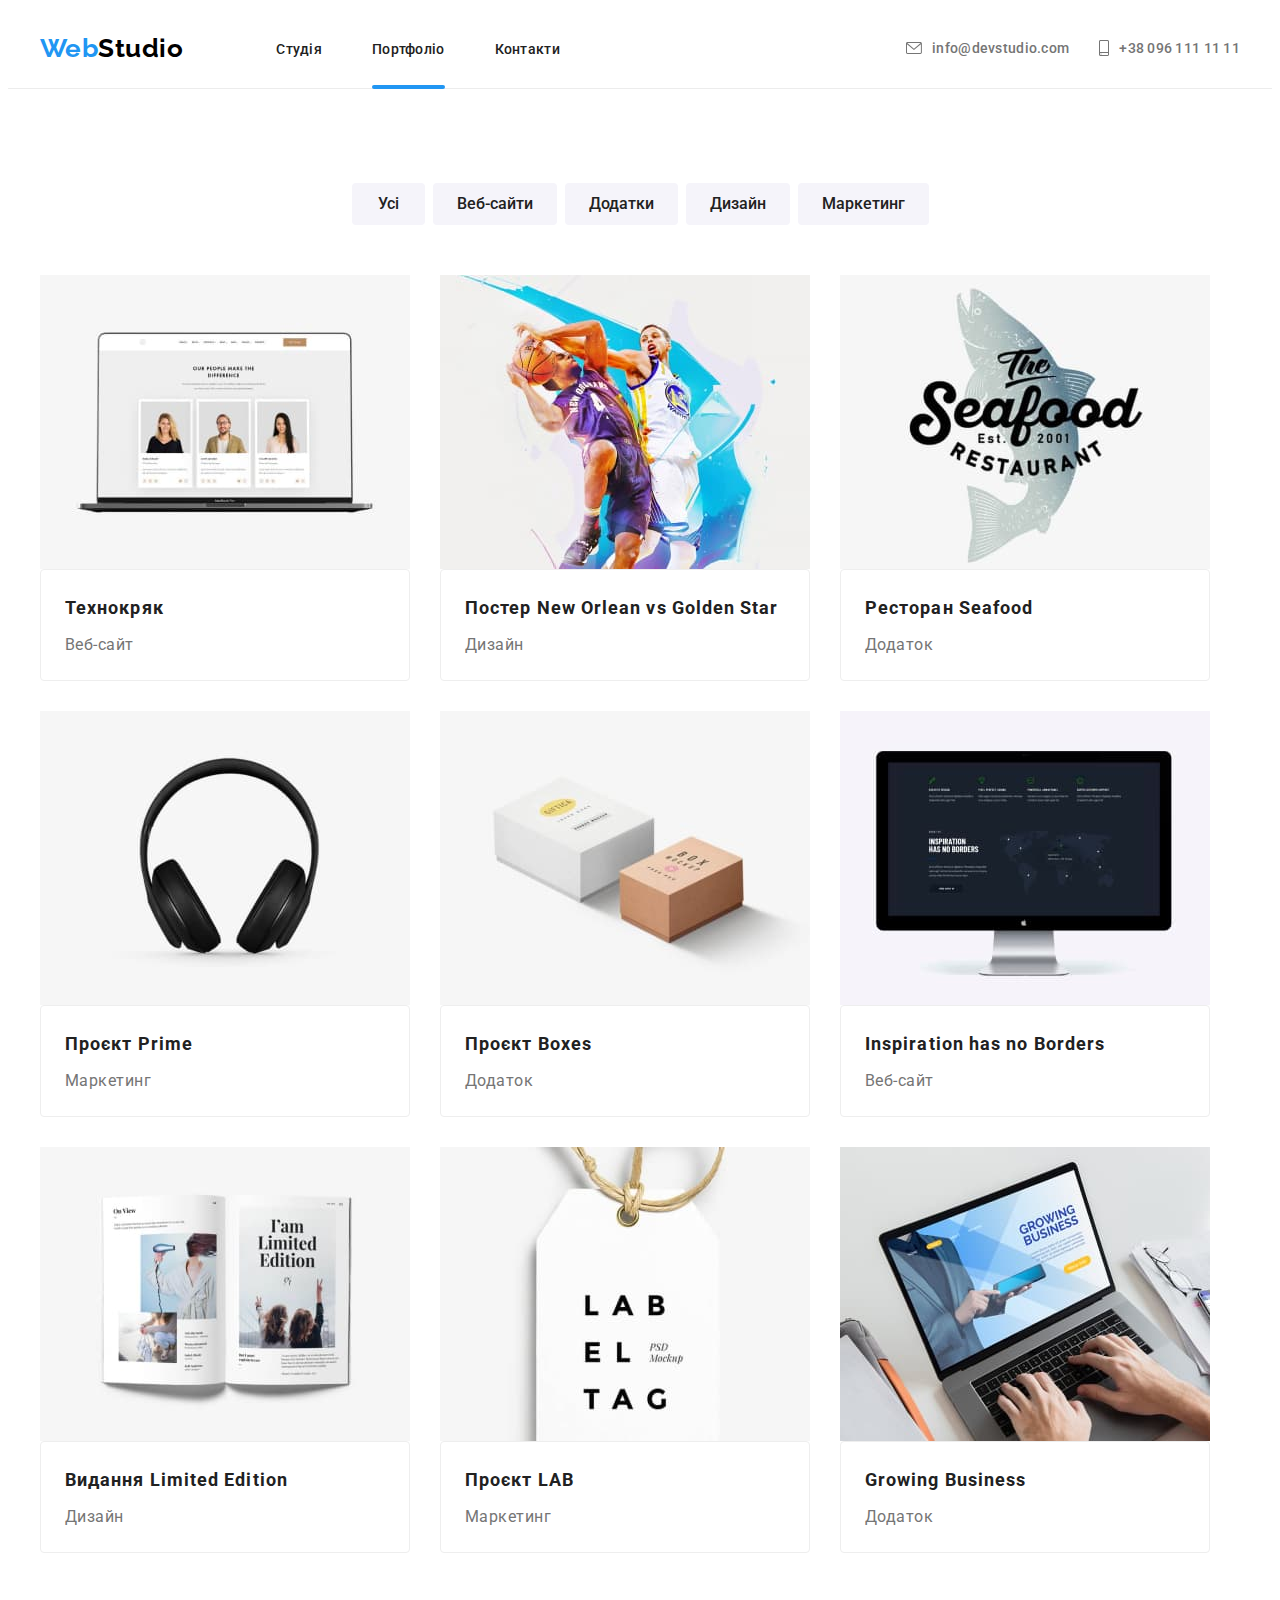
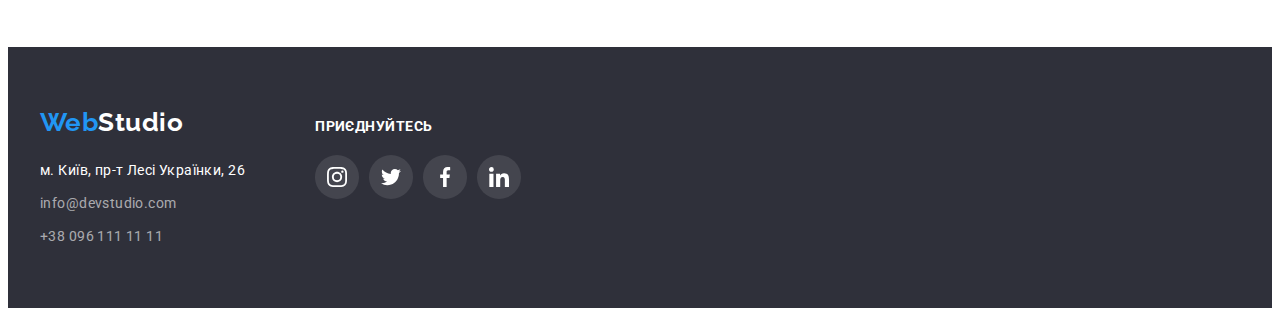
==== portfolio.html @ 9f1a5ad7 "Initial commit" ====
<!DOCTYPE html>
<html lang="en">
<head>
    <meta charset="UTF-8">
    <meta http-equiv="X-UA-Compatible" content="IE=edge">
    <meta name="viewport" content="width=device-width, initial-scale=1.0">
    <title>Document</title>
    <link rel="preconnect" href="https://fonts.googleapis.com">
<link rel="preconnect" href="https://fonts.gstatic.com" crossorigin>
<link href="https://fonts.googleapis.com/css2?family=Raleway:wght@700&family=Roboto:wght@400;500;700;900&display=swap" rel="stylesheet">
<link rel="stylesheet" href="https://cdnjs.cloudflare.com/ajax/libs/modern-normalize/1.1.0/modern-normalize.min.css" integrity="sha512-wpPYUAdjBVSE4KJnH1VR1HeZfpl1ub8YT/NKx4PuQ5NmX2tKuGu6U/JRp5y+Y8XG2tV+wKQpNHVUX03MfMFn9Q==" crossorigin="anonymous" referrerpolicy="no-referrer" />
    <link rel="stylesheet" href="./css/styles.css"/>
</head>
<body>
  <!--Navigation menu-->
  <header class="page-header">
    <div class="container main-nav">
      <nav class="site-nav">
        <a class="logo" href="./index.html" lang="en" ><span style="color:#2196F3;">Web</span>Studio</a>
          <ul class="site-nav-list">
              <li class="item"><a href="./index.html" class="link">Студія</a></li>
              <li class="item"><a href="./portfolio.html" class="link current">Портфоліо</a></li>
              <li class="item"><a href="" class="link">Контакти</a></li>
          </ul>
      </nav>
      <ul class="contacts-list">
      <li class="item"><a href="mailto:info@devstudio.com" class="link">
        <svg class="contacts-icon" width="16"
        height="12">
        <use href="./images/icons.svg#icon-envelope"></use>
        </svg>
        info@devstudio.com</a></li>
      <li class="item">
          <a href="tel:+380961111111" class="link">
            <svg class="contacts-icon" width="10"
              height="16">
              <use href="./images/icons.svg#icon-smartphone"></use>
              </svg>
            +38 096 111 11 11</a>
      </li>
      </ul>
    </div>
   
  </header>
        <!--Filters--> 
        <main>
         <section class=" section portfolio">
         <div class="container portfolio">
            <ul class="filter-list">
             <li><button type="button" class="button">Усі</button></li>
             <li><button type="button" class="button">Веб-сайти</button></li>
             <li><button type="button" class="button">Додатки</button></li>
             <li><button type="button" class="button">Дизайн</button></li>
             <li><button type="button" class="button">Маркетинг</button></li>
            </ul> 
          <!--Portfolio gallery-->
           <h1 class="visually-hidden">Навігація</h1>
             <ul class="portfolio-list">
                 <li class="project">
                  <a href="" class="list-project-link">
                 <div class="project-thumb">
                  <img src="./images/img1.jpg"
                  alt="технокряк"
                  width="370"
                  height="294"
                  />
                  <div class="thumb-info">
                    <p class="thumb-text">Ресурс пропонує комплексні пропозиції з різним рівнем функціоналу та сервісів. Все це дозволить відвідувачу отримати вичерпні відомості про компанію чи приватну особу.</p>
                  </div>
                 </div>
                  <div class="project-title">
                   <h2 class="portfolio-gallery">Технокряк</h2>
                   <p class="gallery-description">Веб-сайт</p>
                  </div>
                </a>
                 </li>
                  <li class="project">
                    <a href="" class="list-project-link">
                    <div class="project-thumb">
                      <img src="./images/img2.jpg"
                  alt="постер"
                  width="370"
                  height="294"
                  />
                  <div class="thumb-info">
                    <p class="thumb-text">Ресурс пропонує комплексні пропозиції з різним рівнем функціоналу та сервісів. Все це дозволить відвідувачу отримати вичерпні відомості про компанію чи приватну особу.</p>
                  </div>
                    </div>
                    <div class="project-title">
                     <h2 class="portfolio-gallery">Постер <span lang="en">New Orlean vs Golden Star</span></h2>
                     <p class="gallery-description">Дизайн</p>
                    
                    </div>
                  </a>
                    </li>                
                  <li class="project">
                    <a href="" class="list-project-link">
                    <div class="project-thumb">
                      <img src="./images/img3.jpg"
                  alt="ресторан"
                  width="370"
                  height="294"
                  />
                  <div class="thumb-info">
                    <p class="thumb-text">Ресурс пропонує комплексні пропозиції з різним рівнем функціоналу та сервісів. Все це дозволить відвідувачу отримати вичерпні відомості про компанію чи приватну особу.</p>
                  </div>
                    </div>
                    <div class="project-title">
                     <h2 class="portfolio-gallery">Ресторан <span lang="en">Seafood</span></h2>
                     <p class="gallery-description">Додаток</p>
                    </div>
                  </a>
                    </li> 
                  <li class="project">
                    <a href="" class="list-project-link">
                    <div class="project-thumb">
                      <img src="./images/img4.jpg"
                  alt="навушники"
                  width="370"
                  height="294"
                  />
                  <div class="thumb-info">
                    <p class="thumb-text">Ресурс пропонує комплексні пропозиції з різним рівнем функціоналу та сервісів. Все це дозволить відвідувачу отримати вичерпні відомості про компанію чи приватну особу.</p>
                  </div>
                    </div>
                    <div class="project-title">
                     <h2 class="portfolio-gallery">Проєкт <span lang="en">Prime</span></h2>
                     <p class="gallery-description">Маркетинг</p>
                    </div>
                  </a>
                    </li>
                    <li class="project">
                      <a href="" class="list-project-link">
                      <div class="project-thumb">
                        <img src="./images/img5.jpg"
                    alt="коробки"
                    width="370"
                    height="294"
                    />
                    <div class="thumb-info">
                      <p class="thumb-text">Ресурс пропонує комплексні пропозиції з різним рівнем функціоналу та сервісів. Все це дозволить відвідувачу отримати вичерпні відомості про компанію чи приватну особу.</p>
                    </div>
                      </div>
                      <div class="project-title">
                       <h2 class="portfolio-gallery">Проєкт <span lang="en">Boxes</span></h2>
                       <p class="gallery-description">Додаток</p>
                      </div>
                    </a>
                     </li>
                  
                  <li class="project">
                    <a href="" class="list-project-link">
                    <div class="project-thumb">
                      <img src="./images/img6.jpg"
                  alt="монітор"
                  width="370"
                  height="294"
                  />
                  <div class="thumb-info">
                    <p class="thumb-text">Ресурс пропонує комплексні пропозиції з різним рівнем функціоналу та сервісів. Все це дозволить відвідувачу отримати вичерпні відомості про компанію чи приватну особу.</p>
                  </div>
                    </div>
                   <div class="project-title">
                    <h2 class="portfolio-gallery">Inspiration has no Borders</h2>
                    <p class="gallery-description">Веб-сайт</p>
                    
                   </div>
                  </a>
                    </li>
                 
                    <li class="project">
                      <a href="" class="list-project-link">
                     <div class="project-thumb">
                      <img src="./images/img7.jpg"
                      alt="книга"
                      width="370"
                      height="294"
                      />
                      <div class="thumb-info">
                        <p class="thumb-text">Ресурс пропонує комплексні пропозиції з різним рівнем функціоналу та сервісів. Все це дозволить відвідувачу отримати вичерпні відомості про компанію чи приватну особу.</p>
                      </div>
                     </div> 
                      <div class="project-title">
                        <h2 class="portfolio-gallery">Видання <span lang="en">Limited Edition</span></h2>
                       <p class="gallery-description">Дизайн</p>
                      </div>
                    </a>
                      </li>
                  <li class="project">
                    <a href="" class="list-project-link">
                    <div class="project-thumb">
                      <img src="./images/img8.jpg"
                  alt="лейба"
                  width="370"
                  height="294"
                  />
                  <div class="thumb-info">
                    <p class="thumb-text">Ресурс пропонує комплексні пропозиції з різним рівнем функціоналу та сервісів. Все це дозволить відвідувачу отримати вичерпні відомості про компанію чи приватну особу.</p>
                  </div>
                    </div>
                    <div class="project-title">
                      <h2 class="portfolio-gallery">Проєкт <span lang="en">LAB</span></h2>
                     <p class="gallery-description">Маркетинг</p>
                    
                    </div>
                  </a>
                    </li>
                 
                    <li class="project">
                      <a href="" class="list-project-link">
                      <div class="project-thumb">
                        <img src="./images/img9.jpg"
                    alt="ноутбук"
                    width="370"
                    height="294"
                    />
                    <div class="thumb-info">
                      <p class="thumb-text">Ресурс пропонує комплексні пропозиції з різним рівнем функціоналу та сервісів. Все це дозволить відвідувачу отримати вичерпні відомості про компанію чи приватну особу.</p>
                    </div>
                      </div>
                    <div class="project-title">
                      <h2 class="portfolio-gallery">Growing Business</h2>
                     <p class="gallery-description">Додаток</p>
                    
                    </div>
                  </a>
                      </li>
                  
 
             </ul>
         </div>
         </section>  
        </main>
    <!--Contact Us--> 
  <footer class="footer">
    <div class="container footer">
      <div class="footer-flex">
        <div>
           <a class="logo-footer" href="./index.html" lang="en" ><span style="color:#2196F3">Web</span>Studio</a>
           <address>
              <ul class="footer-list">
               <li class="google-link"><a href="https://goo.gl/maps/GgH7UaPr1gtR8xod6"
              target="_blank"
              rel="noopener noreferrer nofollow" class="link"
              >м. Київ, пр-т Лесі Українки, 26</a>
               </li>
  
                 <li class="footer-contact"><a href="mailto:info@devstudio.com" class="link">info@devstudio.com</a>
                 </li>
                   <li class="footer-contact"><a href="tel:+380961111111" class="link">+38 096 111 11 11</a>
                   </li>
             </ul>        
           </address>
        </div>
        <div class="offer">
          <h4 class="footer-offer">приєднуйтесь</h4>
          <ul class=" footer-soclink list">
            <li class="footer-items">
              <a class="footer-link link" href="https://instagram.com"
              target="_blank"
              rel="noopener norefferrer"
              aria-label="Instagram icon">
              <svg class="footer-icon" width="20"
              height="20">
              <use href="./images/icons.svg#icon-instagram"></use>
              </svg>
            </a>
            </li>
            <li class="footer-items">
              <a class="footer-link link" href="https://twitter.com"
              target="_blank"
              rel="noopener norefferrer"
              aria-label="Twitter icon">
              <svg class="footer-icon" width="20"
              height="20">
              <use href="./images/icons.svg#icon-twitter"></use>
              </svg>
            </a>
            </li>
            <li class="footer-items">
              <a class="footer-link link" href="https://facebook.com"
              target="_blank"
              rel="noopener norefferrer"
              aria-label="Facebook icon">
              <svg class="footer-icon" width="20"
              height="20">
              <use href="./images/icons.svg#icon-facebook"></use>
              </svg>
            </a>
            </li>
            <li class="footer-items">
              <a class="footer-link link" href="https://linkedin.com"
              target="_blank"
              rel="noopener norefferrer"
              aria-label="Linkedin icon">
              <svg class="footer-icon" width="20"
              height="20">
              <use href="./images/icons.svg#icon-linkedin"></use>
              </svg>
            </a>
            </li> 

          </ul>

        </div>
      </div>
    </div> 
  </footer>
</body>
</html>
---- css/styles.css ----
/*background #F5F5F5*/
/*main color #212121*/
/*text color #757575*/
/*accent color #2196F3*/
/*hero background color #2F303A;*/
:root {
  --primary-text-color: #212121;
  --secondary-text-color:#757575;
  --contacts-text-color: #FFFFFF;
  --secondary-contacts-color: rgba(255, 255, 255, 0.6);
  --primary-background-color : #F5F5F5;
  --accent-color: #2196F3;
  --secondary-background-color:#2F303A;
  --secondary-accent-color: #000000;

  --anim-fast: 300ms ease-in-out;
  --anim-slow: 800ms ease;
}
/*Reset Start*/
h1,h2, h3, h4, h5, h6, p{
  margin: 0;
}
.link a {
  text-decoration: none;
  color: currentColor;
}
.list, ul{
  margin: 0;
  padding: 0;
  list-style: none;

}
img{
  display: block;
}
.button{
  display: inline-block;
}
.section.work , .section-credo, .section.portfolio, section.team,.section.clients {
  padding-bottom: 94px;
  
}
.section.portfolio, .section-credo, .section.team,.section.clients {
padding-top: 94px;
}

/*reset end*/

/*container*/
.container {
  margin-left: auto;
  margin-right: auto;
  max-width: 1200px;
  padding-left: 15px;
  padding-right: 15px;
 
  
}
.page-header {
  border-bottom: 1px solid #ECECEC;
}
body{
 
  color: var(--secondary-text-color);
  font-family: 'Roboto', sans-serif ;
  letter-spacing: 0.03em;
}
.container.main-nav,
.footer > .container {
padding-top: 0;
padding-bottom: 0;
}

/*logo*/
.logo{
  color: var(--secondary-accent-color);
  font-family: 'Raleway', sans-serif ;
  font-weight: 700;
  font-size: 26px;
  line-height: calc(31/26);
  text-decoration: none;
  border-radius: 4px;
  
}

/*site-nav*/
.site-nav-list{
  list-style: none;
}
.site-nav,
.contacts-list{
display: flex;
align-items: center;
list-style: none;
}

.contacts-list{
  margin-left: auto;
}
.site-nav-list .item:not(:last-child) {
  margin-right: 50px;
}
.contacts-list .item:not(:last-child) {
  margin-right: 30px;
}
.site-nav-list{
  display: flex;
  margin-left: 93px;
  
  }

.site-nav-list .link {
  color: var(--primary-text-color);
  font-weight: 500;
  font-size: 14px;
  line-height: calc(16/14);
  letter-spacing: 0.02em;
  text-decoration: none;

  padding-top: 30px;
  padding-bottom: 30px;
  position: relative;

  transition: color 250ms cubic-bezier(0.4, 0, 0.2, 1);
}
.site-nav-list .link:hover,
.site-nav-list .link:focus
{
  color: var(--accent-color);
  
}
 
.current::after {
  content: '';
  position: absolute; 
  left: 0;
  bottom: -2px;
  width: 100%;
  height: 4px;
  background-color: var(--accent-color);
  border-radius: 2px;
  display: block;
}

/*contacts */
.contacts-list .link{
  color: var(--secondary-text-color);
  font-weight: 500;
  font-size: 14px;
  line-height: calc(16/14);
  letter-spacing: 0.02em;
  text-decoration: none;
  display: block;
  padding-top: 32px;
  padding-bottom: 32px;
  display: flex;
  align-items: center;
  gap:10px ;
}
.contacts-list{
  list-style: none;
  padding:0; 
  transition: color 250ms cubic-bezier(0.4, 0, 0.2, 1);
}
.contacts-list .link:hover,
.contacts-list .link:focus 
{
  color: var(--accent-color) ;
  
}
.contacts-icon{
  fill: currentColor;
}

.main-nav {
  display: flex;
  justify-content: space-between;
  align-items: center;
}
/*hero*/

.hero{
  background-color: var(--secondary-background-color);
  text-align: center;
  padding-bottom: 200px;
  padding-top: 200px;
  max-width: 1600px;
  margin: 0 auto;
  background-image: linear-gradient(0deg, rgba(0, 0, 0, 0.2), rgba(0, 0, 0, 0.2), rgba(47, 48, 58, 0.4)),
  url(../images/header.img.jpg);
  background-repeat: no-repeat;
  background-position: center;
  background-size: cover;
   
 }


.hero-title {
  color: var(--contacts-text-color);
  font-weight: 900;
  font-size: 44px;
  line-height: calc(60/44);
  letter-spacing: 0.06em;
  text-transform: uppercase;
  margin-bottom: 30px; 

}
.order-button{
  background-color: var(--accent-color);
  color: var(--contacts-text-color);
  font-family: inherit;
  font-weight: 700;
  font-size: 16px;
  line-height: calc(30/16);
  cursor: pointer;
  letter-spacing: 0.06em;
  border-radius: 4px;
  padding: 10px 32px; 
  box-shadow: 0px 4px 4px rgba(0,0,0,0.15);
  transition: background-color 250ms cubic-bezier(0.4, 0, 0.2, 1);
}
.order-button:hover, 
.order-button:focus {
  color:var(--contacts-text-color) ;
  background-color: #188CE8;
  
}
.order-button:active{
  color: #188CE8;
  
}
.backdrop{
  position: fixed;
  top: 0;
  left: 0;
  z-index: 100;
  width: 100%;
  height: 100%;
  background-color: rgba(0, 0, 0, 0.2);
  }
 .modal{ 
  position: absolute;
  top: 50%;
  left: 50%;
  transform: translate(-50%, -50%);
  display: flex;
  justify-content: flex-end;
  align-items: flex-start;
  min-height: 581px;
  min-width: 528px;
  background-color: var(--contacts-text-color);

  animation:animate 1500ms 2 500ms;

}

@keyframes animate {
  0% {
    transform: scale(1);
  }

  50% {
    transform: scale(0.75);
  }

  100% {
    transform: scale(1);
  }
}

  .backdrop.is-hidden{
    opacity: 0;
    pointer-events: none;
    visibility: hidden;  
  }
  .close{
    min-width: 30px;
    min-height: 30px;
    padding: 0;
    border: none;
    margin-top: 8px;
    margin-right: 8px;
    background-color: transparent; 
    background-image: url(../images/close.svg); 
    cursor: pointer; 

  }
/*Company Credo Section*/
.features-list{
  list-style: none;
  display: flex;
  margin: 0;
  padding: 0;
}

.features-title{
  
color: var(--primary-text-color);
font-size: 14px;
line-height: calc(16/14);
margin-bottom: 10px;

}
.features-description{
  color: var(--secondary-text-color);
  font-size: 14px;
  line-height: calc(24/14);

}
.features-card:not(:last-child) {
  margin-right: 30px;
}
.icon-card{
    display: block;
    content: '';
    width: 270px;
    height: 120px;
    margin-bottom: 30px;
    background-size: contain;
    background-color: #F5F4FA;
    border-radius: 4px;
    display: flex;
    justify-content: center;
    align-items: center;
   
}



/*Work Section*/
.section-work{

padding-top: 0;
}
.work-list{
  list-style: none;
  display: flex;
  justify-content:space-evenly;
  padding:0;
  margin: 0;
  
}

.section-work{
  color: var(--primary-text-color); 
  font-size: 36px;
  line-height: calc(42/36);
  text-align: center;
  margin-bottom: 50px;
}
.img-list:not(:last-child) {
  margin-right: 30px;
}
.img-list{
  padding-bottom: 0;
  
}


  .work-thumb{
    position: relative;
  }
  .work-thumb::before{
    display: inline-block;
    position:absolute;
    content: '';
    width:370px ;
    height: 70px;
    background-color:  rgba(47, 48, 58, 0.8);
    bottom: 0;
    right: 0;
  }

.work-text{
 
  position: absolute;
  bottom: 0;
  left: 0;
  right: 0;
  margin: 0;
  padding-top: 27px;
  padding-bottom: 27px;
  font-weight: 700;
  font-size: 14px;
  line-height: calc(16/14);
  text-align: center;
  letter-spacing: 0.03em;
  text-transform: uppercase;

  color:var(--contacts-text-color);
}

/*Team Section*/

.section-galery{
  color: var(--primary-text-color);
  font-size: 36px;
  line-height: calc(42/36);
  text-align: center;
  margin-bottom: 50px;
  
}

.section.team{
  background-color: #F5F4FA;
 
}
.team-list{
  list-style: none;
  display: flex;
  text-align: center;
  padding-left: 0;
  margin: 0;
}
.team-card:not(:last-child) {

  margin-right: 30px;
}
.team-card{
  box-shadow: 0 4px 4px rgba(0, 0, 0, 0.25);
  border-radius: 4px;
  border: none;
  background-color: var(--contacts-text-color);
}
.team-subtitle{
  color: var(--primary-text-color);
  font-weight: 500;
  font-size: 16px;
  line-height: calc(19/16);
  margin-bottom: 10px;

}
.team-box{
padding-top: 30px;
padding-bottom: 30px;
}


.position{
  color: var(--secondary-text-color);
  font-size: 16px;
  line-height: calc(19/16);
  text-align: center;
  margin-top:10px ;
}
.img{
  padding-bottom: 30px;
}
.socials-list{
  display: flex;
  justify-content: center;
  align-items: center;
  gap:10px;
  margin-top: 16px;
}
.socials-link{
  display: flex;
  justify-content: center;
  align-items: center;
  width: 44px;
  height: 44px;
  border-radius: 50%;
  background-color: var(--contacts-text-color);
  color: #AFB1B8;
  transition: background-color 250ms cubic-bezier(0.4, 0, 0.2, 1) ,color 250ms cubic-bezier(0.4, 0, 0.2, 1);
}

.socials-link:hover,
.socials-link:focus {
  background-color: var(--accent-color);
  color: var(--contacts-text-color) ;

}
.socials-icon{
  fill:currentColor;
}


/*Section Clients*/

.title-clients{
  color: var(--primary-text-color); 
  font-size: 36px;
  line-height: calc(42/36);
  text-align: center;
  margin-bottom: 50px;
}

.clients-box {
  display: flex;
  justify-content: center;
}


.clients-box > .item:not(:last-child) {
  margin-right: 30px;
}


.clients-box .link {
  display: flex;
  align-items: center;
  justify-content: center;
  width: 170px;
  height: 92px;
  fill: #AFB1B8;
  border: 1px solid #AFB1B8;
  border-radius: 4px;
  transition: border-color 250ms cubic-bezier(0.4, 0, 0.2, 1), fill 250ms cubic-bezier(0.4, 0, 0.2, 1);
}


.clients-box .link:hover,
.clients-box .link:focus {
  fill: var(--accent-color);
  border-color: var(--accent-color);
}


/*Footer Contacts*/

.footer-flex-element:not(:last-child) {
  margin-right: 94px;
}
.footer{

  background-color: var(--secondary-background-color);
  padding-top: 60px;
  padding-bottom: 60px;
 
}

.logo-footer{
  color: var(--contacts-text-color);
  font-family: 'Raleway', sans-serif ;
  font-weight: 700;
  font-size: 26px;
  line-height: calc(31/26);
  text-decoration: none;
  padding-bottom: 20px;
  display: block;
}
.google-link .link{
  color: var(--contacts-text-color);
  font-size: 14px;
  line-height: calc(24/14);
  text-decoration: none;
}
.footer-list {
list-style: none;
font-style: normal;
font-size: 14px;
line-height: calc(24/14);
letter-spacing: 0.03em;
padding-left: 0;
margin-bottom: 0;
}
.footer-contact .link{
  color: var(--secondary-contacts-color);
  text-decoration: none;
}
.footer-list :not(:last-child) {
  display: block;
  margin-top: 0;
  margin-bottom: 9px;
  
}
/*Footer Socials*/

.footer-flex {
  display: flex;
  align-items: baseline;
   
}
.footer-flex:not(:last-child) {
  margin-right: 94px;
}
.footer-offer {
 
  margin-bottom: 20px;
}
.offer{
  margin-left: 70px;
}
h4 {
  font-weight: 700;
  font-size: 14px;
  line-height: 1.14;
  text-transform: uppercase;
  color: var(--contacts-text-color);
}
.footer-soclink {
  display: flex;
}
.footer-soclink .footer-items:not(:last-child) {
  margin-right: 10px;
}

.footer-link{
  display: flex;
  justify-content: center;
  align-items: center;
  width: 44px;
  height: 44px;
  border-radius: 50%;
  background-color: rgba(255, 255, 255, 0.1);
  fill: var(--contacts-text-color);
  transition: background-color 250ms cubic-bezier(0.4, 0, 0.2, 1);
}
.footer-link:hover,
.footer-link:focus{
 background-color: var(--accent-color);
}
/*Portfolio Section Filters*/

.filter-list{
  list-style: none; 
  display: flex;
  margin-bottom: 50px;
  margin-top: 0;
  padding-left: 0;
  justify-content: center;
  
}


.filter-list :not(:last-child) {
  margin-right: 8px;
  
}

.filter-list .button:hover,
.filter-list .button:focus{
  background-color: var(--accent-color);
  color: var(--contacts-text-color) ;
  box-shadow: 0px 3px 1px rgba(0, 0, 0, 0.1), 0px 1px 2px rgba(0, 0, 0, 0.08), 0px 2px 2px rgba(0, 0, 0, 0.12);
  border-radius: 4px;
}
.filter-list .button{
   font-family: inherit;
   font-weight: 500;
   font-size: 16px;
   line-height: calc(26/16);
   cursor: pointer;
   background-color: #F5F4FA;
   color: var(--primary-text-color);
   border-radius: 4px;
   border: 1px solid transparent;
   text-align: center;
   display: inline-block;
   min-width: 73px;
   padding: 7px 23px;
   transition: background-color 250ms cubic-bezier(0.4, 0, 0.2, 1) , color 250ms cubic-bezier(0.4, 0, 0.2, 1), box-shadow 250ms cubic-bezier(0.4, 0, 0.2, 1);
}

.visually-hidden {
  position: absolute;
   white-space: nowrap;
   width: 1px;
   height: 1px;
   overflow: hidden;
   border: 0;
   padding: 0;
   clip: rect(0 0 0 0);
   clip-path: inset(50%);
   margin: -1px;
 }
/*Portfolio Gallery*/
 /*Thumb Info Window*/
 .project-thumb{
  position: relative;
  overflow: hidden;
 }
 .thumb-info{
  position: absolute;
  top: 0;
  left: 0;
  width: 100%;
  height: 100%;
  padding: 63px 24px;
  background-color: rgba(33, 150, 243, 0.9);
  transform: translateY(100%);
  transition: transform 250ms cubic-bezier(0.4, 0, 0.2, 1);
 }
 .project-thumb:hover .thumb-info,
 .project-thumb:focus .thumb-info {
   transform: translateY(0);
 }

 .thumb-text{
   font-size: 18px;
   line-height: calc(28/18);
   letter-spacing: 0.03em;
   color: var(--contacts-text-color);
 }

.portfolio-list{
  display: flex;
  flex-wrap: wrap;
  list-style: none;
  margin: 0;
  padding-left: 0;
  gap: 30px;

}
.list-project-link{
  text-decoration: none;
}
.project:hover,
.project:focus{
  box-shadow: 0px 4px 4px rgba(0,0,0,0.25);
}
.project .item:nth-last-child(-n + 3) {
  margin-bottom: 30px;
}
.project .item:nth-child(3n) {
  margin-right: 30px;

}

.gallery-description{
  color: var(--secondary-text-color);
  font-size: 16px;
  line-height: calc(30/16);
  letter-spacing: 0.03em;
  margin-top: 4px;
  
}

.portfolio-gallery{
  color: var(--primary-text-color);
  font-size: 18px;
  line-height: calc(36/18);
  letter-spacing: 0.06em;
 
}
.project-title {
  max-width: 370px;
  border-radius: 4px;
  border: 1px solid #EEEEEE;
  padding: 20px 24px;
  
}
.project{
  max-width: 370px;
  transition: box-shadow 250ms cubic-bezier(0.4, 0, 0.2, 1);
}
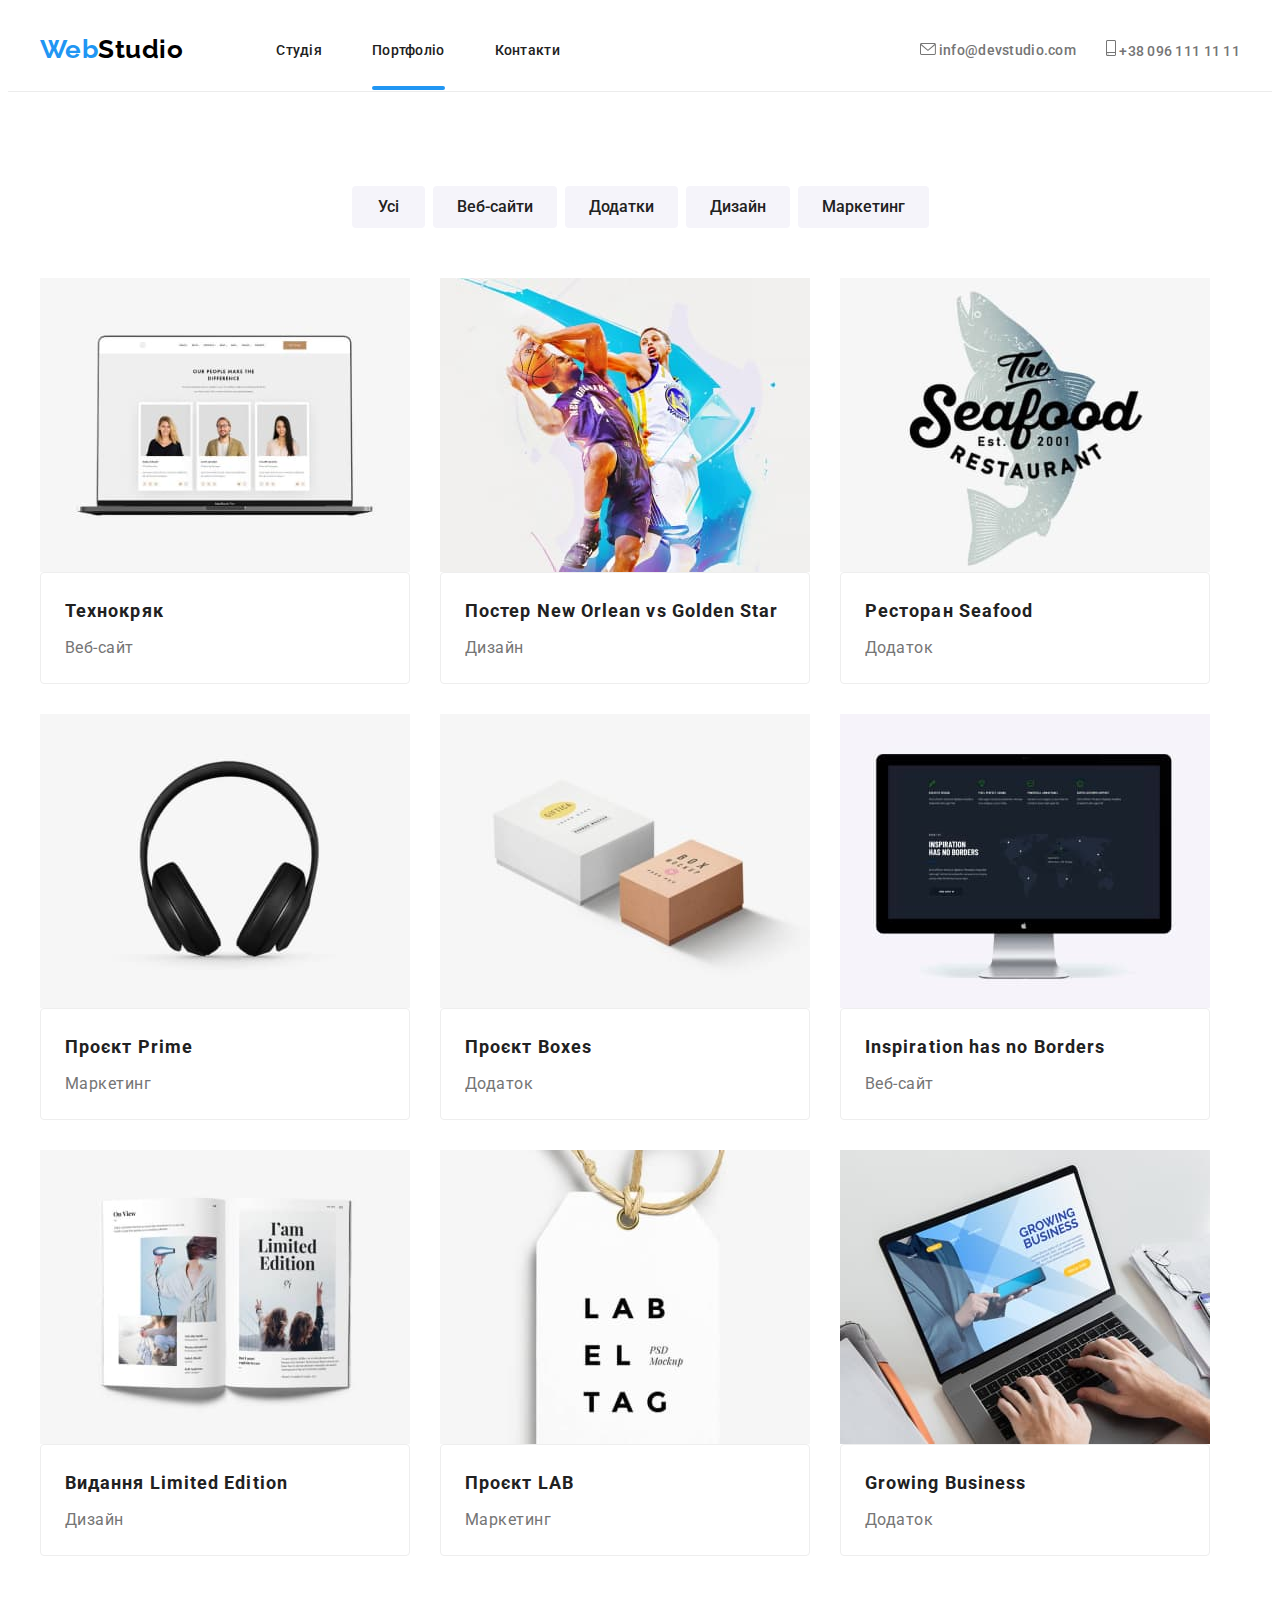
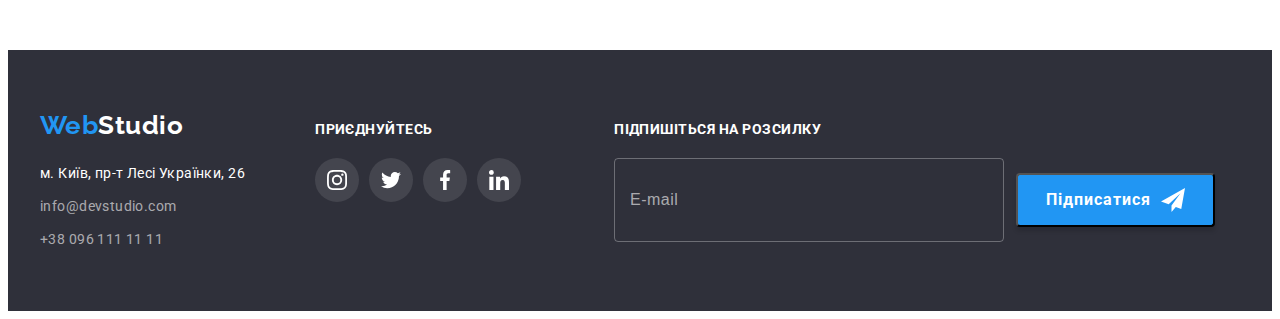
==== commit 49be0055: "added subscription form to portfolio" ====
--- a/portfolio.html
+++ b/portfolio.html
@@ -303,6 +303,35 @@
           </ul>
 
         </div>
+        <!--Footer subscription container--> 
+      <div class="footer-subscribtion-container">
+        <h4 class="subscription-title">Підпишіться на розсилку</h4>
+         <form class="form-subscribtion">
+           <div class="email-input">
+            <label class="footer-email-field"></label>
+            <input type="text" class="footer-email-input" name="email" id="footer-mail" placeholder="E-mail" autocomplete="email"/>
+             <button type="button" class="button-send-submit">Підписатися<svg class="icon-send" width="24"
+             height="24">
+            <use href="./images/icons.svg#icon-send"></use>
+            </svg></button>
+           </div>
+         </form>
+         <script>
+          (() => {
+            document
+              .querySelector('.form-subscribtion')
+              .addEventListener('submit', e => {
+                e.preventDefault();
+    
+                new FormData(e.currentTarget).forEach((value, name) =>
+                  console.log(`${name}: ${value}`),
+                );
+    
+                e.currentTarget.reset();
+              });
+          })();
+        </script>
+    </div>
       </div>
     </div> 
   </footer>
--- a/css/styles.css
+++ b/css/styles.css
@@ -153,8 +153,6 @@
   display: block;
   padding-top: 32px;
   padding-bottom: 32px;
-  display: flex;
-  align-items: center;
   gap:10px ;
 }
 .contacts-list{
@@ -229,6 +227,7 @@
   color: #188CE8;
   
 }
+/*Modal*/
 .backdrop{
   position: fixed;
   top: 0;
@@ -237,15 +236,15 @@
   width: 100%;
   height: 100%;
   background-color: rgba(0, 0, 0, 0.2);
+  transition: opacity 150ms linear, visibility 150ms linear;
   }
  .modal{ 
   position: absolute;
   top: 50%;
   left: 50%;
   transform: translate(-50%, -50%);
-  display: flex;
-  justify-content: flex-end;
-  align-items: flex-start;
+  border-radius: 4px;
+  box-shadow: 0px 1px 3px rgba(0, 0, 0, 0.12), 0px 1px 1px rgba(0, 0, 0, 0.14), 0px 2px 1px rgba(0, 0, 0, 0.2);
   min-height: 581px;
   min-width: 528px;
   background-color: var(--contacts-text-color);
@@ -273,18 +272,128 @@
     pointer-events: none;
     visibility: hidden;  
   }
-  .close{
-    min-width: 30px;
-    min-height: 30px;
+  .close {
+    display: block;
     padding: 0;
-    border: none;
+    border: 1px solid rgba(0, 0, 0, 0.1);
+    border-radius: 50%;
     margin-top: 8px;
     margin-right: 8px;
-    background-color: transparent; 
-    background-image: url(../images/close.svg); 
-    cursor: pointer; 
-
-  }
+    margin-left: auto;
+    background-color: transparent;
+  }
+  .close:focus,
+  .close:hover {
+    fill: var(--accent-color);
+  }
+  .close > .icon {
+    display: block;
+  }
+  
+  /*Modal Window 1*/
+  .modal{
+    min-width: 528px;
+  }
+  .form-field {
+    position: relative;
+    display: block;
+    margin-left: 40px;
+    margin-right: 40px;
+    margin-bottom: 28px;
+  }
+  .form-field.comment {
+    margin-bottom: 20px;
+  }
+  
+    .form-input {
+      width: 448px;
+      height: 40px;
+      padding-left: 42px;
+      border-radius: 4px;
+      border: 1px solid rgba(33, 33, 33, 0.2);
+    }
+    .form-label {
+      position: absolute;
+      top: -18px;
+      left: 0;
+      font-weight: 400;
+   
+      font-size: 12px;
+      line-height: 1.167;
+      letter-spacing: 0.01em;
+       color: rgba(117, 117, 117, 1);
+      
+   }
+  
+  .modal-title{
+    margin-top: 2px;
+    margin-bottom: 30px;
+    text-align: center;
+    font-weight: 700;
+    font-size: 20px;
+    line-height: 1.15;
+   color: var(--primary-text-color);
+   
+  }
+ .modal-box{
+  text-align: center;
+ }
+ 
+
+
+.form-field .icon {
+  
+}
+.comment-input {
+  resize: none;
+  padding: 12px 16px;
+  min-height: 120px;
+}
+textarea {
+   resize: none;
+   margin: 0;
+   padding: 10px 20px;
+   border-radius: 4px;
+   border: 1px solid rgba(33, 33, 33, 0.2);
+}
+.form-field  textarea::placeholder {
+    color: rgba(117, 117, 117, 0.5);
+    font: Roboto;
+    font-size: 12px;
+    line-height: 14.06px;
+}
+.agreement-link{
+  color: var(--accent-color);
+}
+.agreement {
+  margin-bottom: 30px;
+}
+
+.agreement-field {
+  position: relative;
+}
+
+.submit-button{
+  background-color: var(--accent-color);
+  color:  rgba(255, 255, 255, 1);
+  font-family: inherit;
+  font-weight: 700;
+  font-size: 16px;
+  line-height: calc(30/16);
+  cursor: pointer;
+  letter-spacing: 0.06em;
+  border-radius: 4px;
+  padding: 10px 52px; 
+  border: 1px solid transparent;
+  box-shadow: 0px 4px 4px rgba(0,0,0,0.15);
+  transition: background-color 250ms cubic-bezier(0.4, 0, 0.2, 1);
+  display: inline-block;
+}
+ .submit-button:hover,
+ .submit-button:focus{
+  background-color: #188CE8;
+ }
+
 /*Company Credo Section*/
 .features-list{
   list-style: none;
@@ -572,9 +681,7 @@
   align-items: baseline;
    
 }
-.footer-flex:not(:last-child) {
-  margin-right: 94px;
-}
+
 .footer-offer {
  
   margin-bottom: 20px;
@@ -611,6 +718,83 @@
 .footer-link:focus{
  background-color: var(--accent-color);
 }
+
+/*Footer Subscribtion*/
+
+.footer-subscribtion-container{
+ 
+ margin-left: 93px;
+}
+.subscription-title{
+  margin-bottom: 20px;
+  font-weight: 700;
+  font-size: 14px;
+  line-height: 1.14;
+  text-transform: uppercase;
+  color: var(--contacts-text-color);
+}
+
+.footer-email-input {
+  width: 358px;
+  height: 50px;
+
+  font-style: normal;
+  font-weight: 400;
+  font-size: 16px;
+  line-height: 1.25;
+  letter-spacing: 0.03em;
+  display: flex;
+  align-items: center;
+ 
+
+  color: var(--contacts-text-color);
+
+  padding: 16px 15px;
+  border: 1px solid rgba(255, 255, 255, 0.3);
+  border-radius: 4px;
+  background-color: transparent;
+}
+
+.footer-email-input::placeholder {
+  color: rgba(255, 255, 255, 0.6);
+  
+}
+.button-send-submit{
+  display: flex;
+  align-items: center;
+  margin-left: 12px;
+  background-color: var(--accent-color);
+  color: var(--contacts-text-color);
+  font-family: inherit;
+  font-weight: 700;
+  font-size: 16px;
+  line-height: calc(30/16);
+  cursor: pointer;
+  letter-spacing: 0.06em;
+  border-radius: 4px;
+  padding: 10px 28px; 
+  box-shadow: 0px 4px 4px rgba(0,0,0,0.15);
+  transition: background-color 250ms cubic-bezier(0.4, 0, 0.2, 1);
+}
+.button-send-submit:hover, 
+.button-send-submit:focus {
+  color:var(--contacts-text-color) ;
+  background-color: #188CE8;
+  
+}
+.button-send-submit:active{
+  color: #188CE8;
+  
+}
+.icon-send {
+  margin-left: 10px;
+  fill: var(--contacts-text-color);
+}
+.email-input{
+  display: flex;
+  align-items: baseline;
+}
+
 /*Portfolio Section Filters*/
 
 .filter-list{
